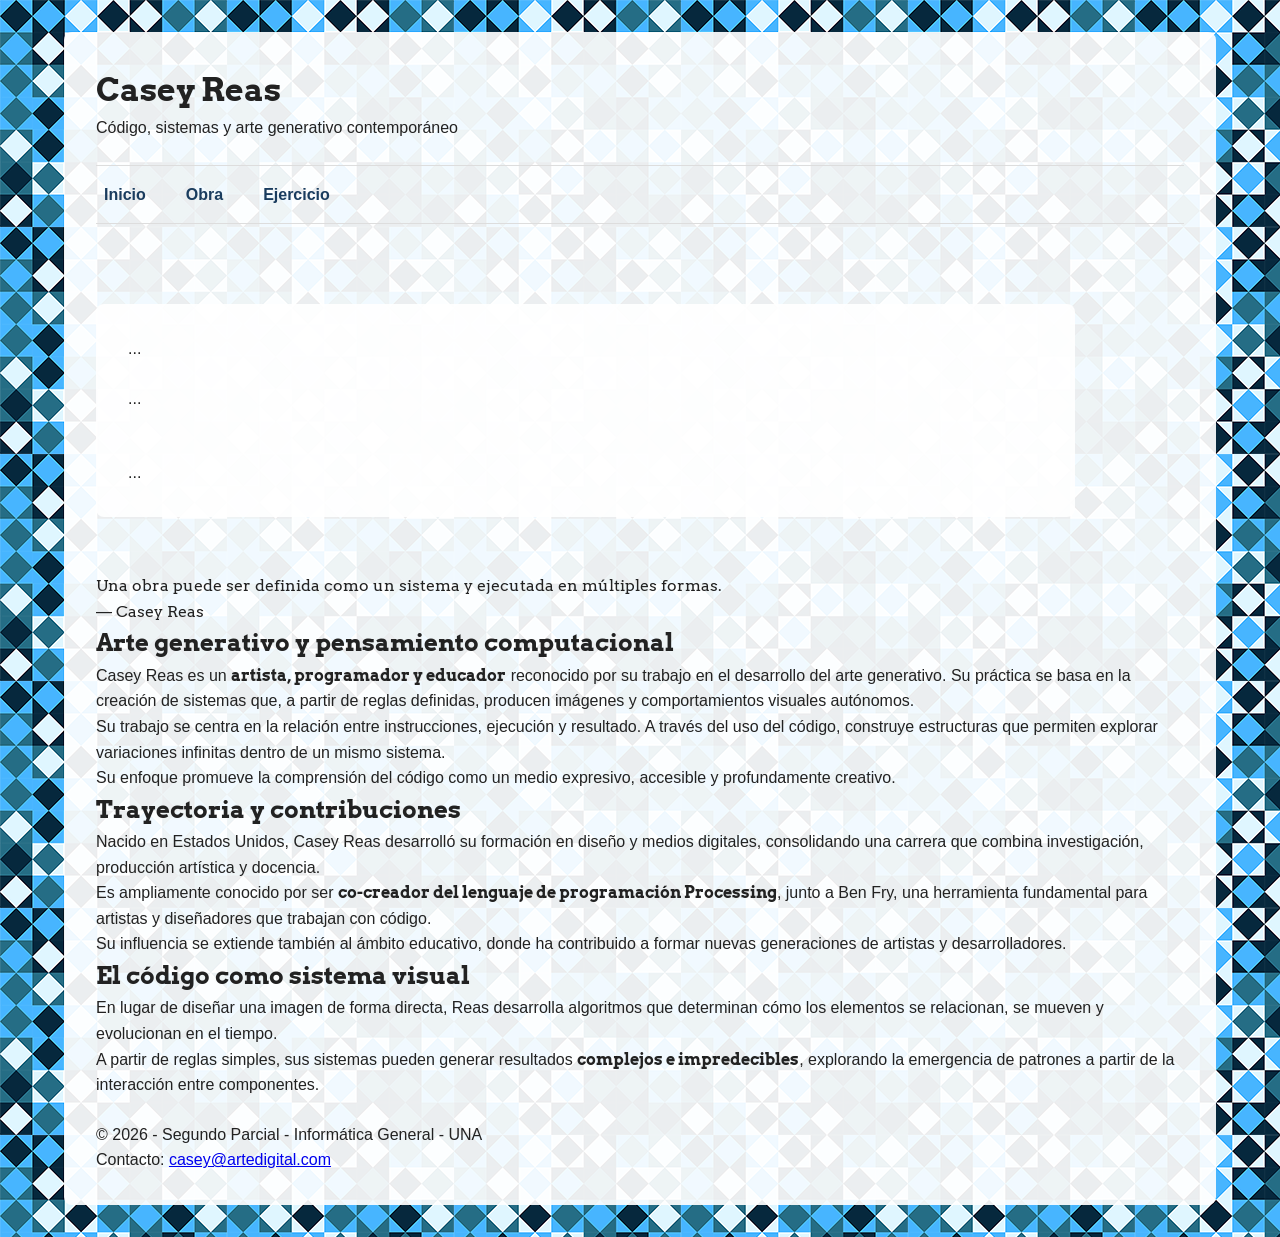
==== index.html @ 59d0b4b2 "Formando código base html y css" ====
<!DOCTYPE html>
<html lang="es">
<head>
  <meta charset="UTF-8">
  <title>Casey Reas - Inicio</title>
  <link rel="preconnect" href="https://fonts.googleapis.com">
  <link rel="preconnect" href="https://fonts.gstatic.com" crossorigin>
  <link href="https://fonts.googleapis.com/css2?family=Arvo:ital,wght@0,400;0,700;1,400;1,700&display=swap" rel="stylesheet">
  <link rel="stylesheet" href="css/estilos.css">
</head>
<body>
  <div class="contenedor">
  
    <header>
      <h1>Casey Reas</h1>
      <p>Código, sistemas y arte generativo contemporáneo</p>
    </header>

    <nav>
      <ul>
        <li><a href="index.html">Inicio</a></li>
        <li><a href="obra.html">Obra</a></li>
        <li><a href="ejercicio.html">Ejercicio</a></li>
      </ul>
    </nav>

    <div class="contenedor">
    <header>...</header>
    <nav>...</nav>
    <main>
      <!-- acá va el contenido específico de cada página -->
    </main>
    <footer>...</footer>
  </div>

    <main>
     <!-- Cita destacada del artista -->
  <blockquote>
    <p>Una obra puede ser definida como un sistema y ejecutada en múltiples formas.</p>
    &mdash; Casey Reas
  </blockquote>

  <!-- Layout de 3 columnas iguales -->
  <div class="columnas">

    <article class="columna">
      <h2>Arte generativo y pensamiento computacional</h2>
      <p>Casey Reas es un <strong>artista, programador y educador</strong> reconocido por su trabajo en el desarrollo del arte generativo. Su práctica se basa en la creación de sistemas que, a partir de reglas definidas, producen imágenes y comportamientos visuales autónomos.</p>
      <p>Su trabajo se centra en la relación entre instrucciones, ejecución y resultado. A través del uso del código, construye estructuras que permiten explorar variaciones infinitas dentro de un mismo sistema.</p>
      <p>Su enfoque promueve la comprensión del código como un medio expresivo, accesible y profundamente creativo.</p>
    </article>

    <article class="columna">
      <h2>Trayectoria y contribuciones</h2>
      <p>Nacido en Estados Unidos, Casey Reas desarrolló su formación en diseño y medios digitales, consolidando una carrera que combina investigación, producción artística y docencia.</p>
      <p>Es ampliamente conocido por ser <strong>co-creador del lenguaje de programación Processing</strong>, junto a Ben Fry, una herramienta fundamental para artistas y diseñadores que trabajan con código.</p>
      <p>Su influencia se extiende también al ámbito educativo, donde ha contribuido a formar nuevas generaciones de artistas y desarrolladores.</p>
    </article>

    <article class="columna">
      <h2>El código como sistema visual</h2>
      <p>En lugar de diseñar una imagen de forma directa, Reas desarrolla algoritmos que determinan cómo los elementos se relacionan, se mueven y evolucionan en el tiempo.</p>
      <p>A partir de reglas simples, sus sistemas pueden generar resultados <strong>complejos e impredecibles</strong>, explorando la emergencia de patrones a partir de la interacción entre componentes.</p>
    </article>

  </div>

    </main>

    <footer>
      <p>&copy; 2026 - Segundo Parcial - Informática General - UNA</p>
      <p>Contacto: <a href="mailto:casey@artedigital.com">casey@artedigital.com</a></p>
    </footer>

  </div>
</body>
</html>
---- css/estilos.css ----
/* ===== RESET BÁSICO ===== */
* {
  margin: 0;
  padding: 0;
  box-sizing: border-box;
}

/* ===== TIPOGRAFÍA BASE ===== */
body {
  font-family: Arial, Helvetica, sans-serif;
  font-size: 1rem;
  line-height: 1.6;
  color: #222222;
}

h1, h2, h3, strong, blockquote {
  font-family: 'Arvo', serif;
}

/* ===== FONDO Y CENTRADO GENERAL ===== */
body {
  display: flex;
  justify-content: center;
  background-image: url('../img/fondo.png');
  background-repeat: repeat;
  min-height: 100vh;
}

/* ===== CONTENEDOR PRINCIPAL ===== */
.contenedor {
  width: 90%;
  max-width: 75rem;
  display: flex;
  flex-direction: column;
  gap: 1.5rem;
  background-color: rgba(255, 255, 255, 0.92);
  margin: 2rem 0;
  padding: 2rem;
  border-radius: 0.5rem;
}

/* ===== LAYOUT 2 COLUMNAS (obra.html) ===== */
.columnas-2 {
  display: flex;
  flex-direction: row;
  flex-wrap: wrap;
  gap: 2rem;
  margin-bottom: 2rem;
}

.col-angosta {
  flex: 1 1 25%;
}

.col-ancha {
  flex: 2 1 65%;
}

/* ===== IMAGEN Y FIGURE ===== */
figure {
  margin-bottom: 1.5rem;
}

figure img {
  width: 100%;
  height: auto;
  border-radius: 0.25rem;
}

figcaption {
  font-size: 0.875rem;
  color: #555555;
  margin-top: 0.5rem;
  text-align: center;
}

/* ===== LISTA "OBRAS Y CONCEPTOS CLAVE" ===== */
.col-angosta ul {
  list-style-position: inside;
  padding-left: 0;
}

.col-angosta li {
  padding: 0.5rem 0;
  border-bottom: 1px solid #dddddd;
}

/* ===== NAV HORIZONTAL ===== */
nav ul {
  display: flex;
  flex-direction: row;
  list-style: none;
  gap: 1.5rem;
  padding: 1rem 0;
  border-top: 1px solid #dddddd;
  border-bottom: 1px solid #dddddd;
  margin-bottom: 1.5rem;
}

nav a {
  text-decoration: none;
  color: #1a3c5e;
  font-weight: bold;
  padding: 0.25rem 0.5rem;
  transition: color 0.2s ease;
}

nav a:hover {
  color: #4aa8e0;
}

nav a:visited {
  color: #1a3c5e; /* para que no se vea "gastado" en violeta al visitarlo */
}
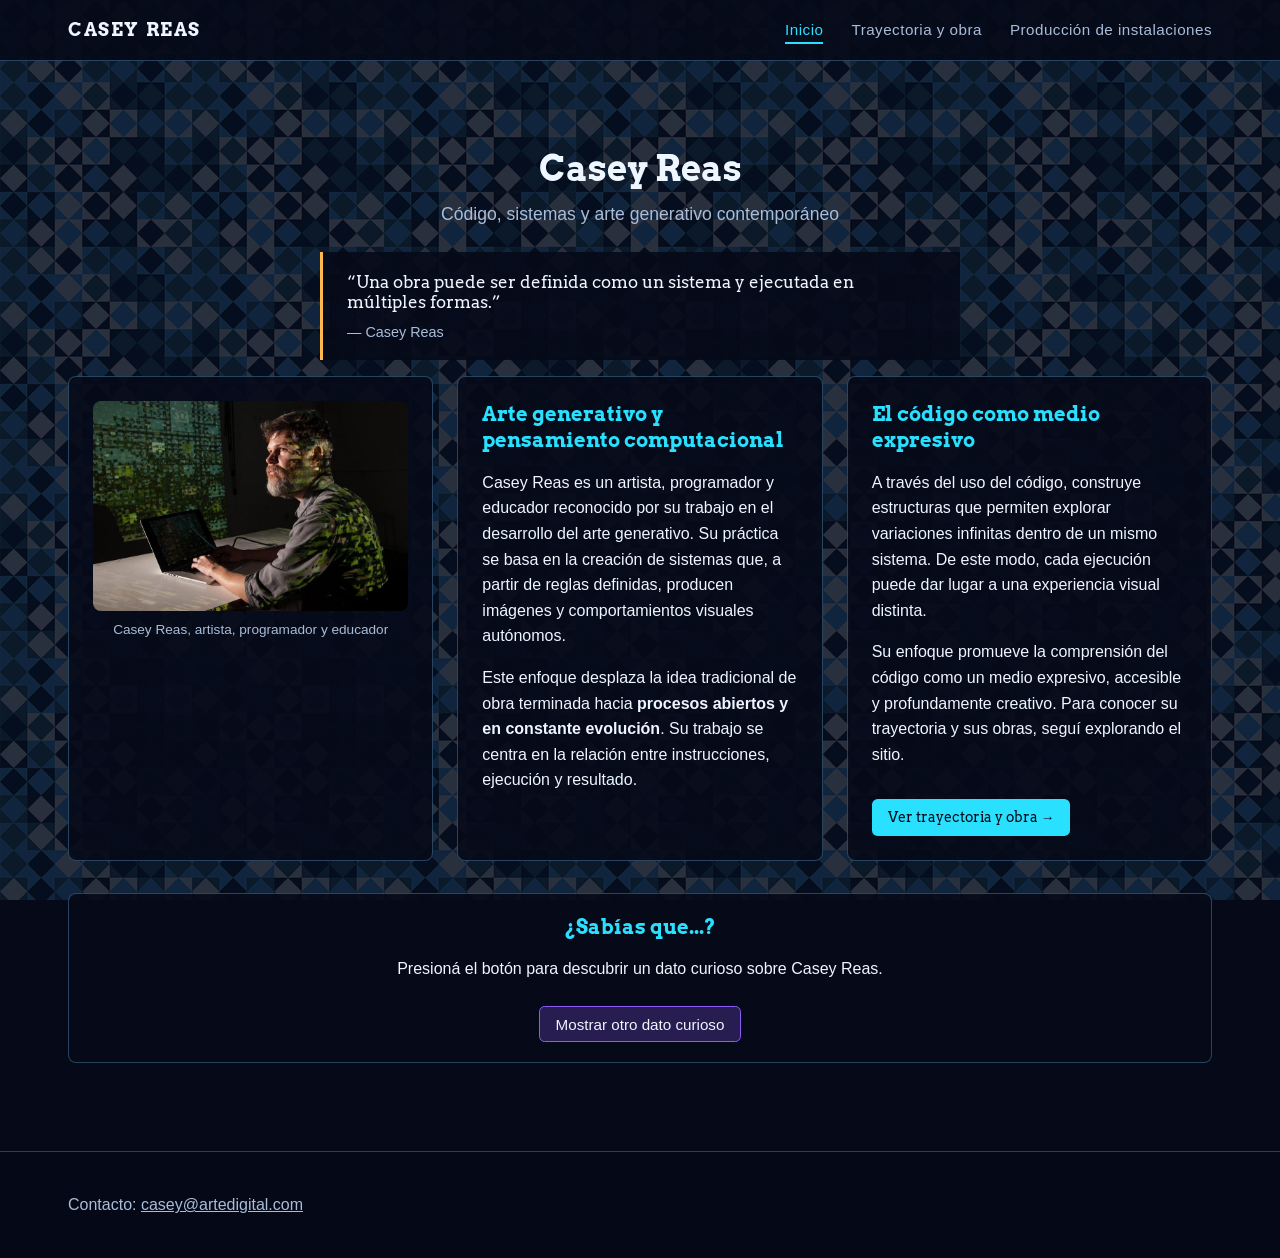
==== commit e9732ff2: "Archivo index.html completo" ====
--- a/index.html
+++ b/index.html
@@ -2,76 +2,79 @@
 <html lang="es">
 <head>
   <meta charset="UTF-8">
-  <title>Casey Reas - Inicio</title>
+  <title>Casey Reas | Inicio</title>
+  <meta name="description" content="Sitio dedicado a la obra de Casey Reas: código, sistemas y arte generativo contemporáneo.">
   <link rel="preconnect" href="https://fonts.googleapis.com">
-  <link rel="preconnect" href="https://fonts.gstatic.com" crossorigin>
-  <link href="https://fonts.googleapis.com/css2?family=Arvo:ital,wght@0,400;0,700;1,400;1,700&display=swap" rel="stylesheet">
+  <link href="https://fonts.googleapis.com/css2?family=Arvo:wght@400;700&display=swap" rel="stylesheet">
   <link rel="stylesheet" href="css/estilos.css">
 </head>
 <body>
-  <div class="contenedor">
-  
-    <header>
+
+  <header class="sitio-header">
+    <div class="contenedor cabecera-flex">
+      <p class="marca">CASEY REAS</p>
+      <nav class="menu-principal" aria-label="Navegación principal">
+        <ul>
+          <li><a href="index.html" class="activo">Inicio</a></li>
+          <li><a href="obra.html">Trayectoria y obra</a></li>
+          <li><a href="produccion.html">Producción de instalaciones</a></li>
+        </ul>
+      </nav>
+    </div>
+  </header>
+
+  <main class="contenedor">
+
+    <!-- Intro: presentación general del artista -->
+    <section class="intro">
       <h1>Casey Reas</h1>
-      <p>Código, sistemas y arte generativo contemporáneo</p>
-    </header>
+      <p class="subtitulo">Código, sistemas y arte generativo contemporáneo</p>
+      <blockquote class="cita-destacada">
+        “Una obra puede ser definida como un sistema y ejecutada en múltiples formas.”
+        <cite>— Casey Reas</cite>
+      </blockquote>
+    </section>
 
-    <nav>
-      <ul>
-        <li><a href="index.html">Inicio</a></li>
-        <li><a href="obra.html">Obra</a></li>
-        <li><a href="ejercicio.html">Ejercicio</a></li>
-      </ul>
-    </nav>
+    <!-- Layout de 3 columnas de igual ancho, requisito de la página de inicio -->
+    <section class="grid-3-columnas">
 
-    <div class="contenedor">
-    <header>...</header>
-    <nav>...</nav>
-    <main>
-      <!-- acá va el contenido específico de cada página -->
-    </main>
-    <footer>...</footer>
-  </div>
+      <article class="columna">
+        <div class="foto-inline">
+          <img src="img/reas.jpg" alt="Casey Reas trabajando frente a una laptop con proyecciones de código">
+          <p class="pie-foto">Casey Reas, artista, programador y educador</p>
+        </div>
+      </article>
 
-    <main>
-     <!-- Cita destacada del artista -->
-  <blockquote>
-    <p>Una obra puede ser definida como un sistema y ejecutada en múltiples formas.</p>
-    &mdash; Casey Reas
-  </blockquote>
+      <article class="columna">
+        <h2>Arte generativo y pensamiento computacional</h2>
+        <p>Casey Reas es un artista, programador y educador reconocido por su trabajo en el desarrollo del arte generativo. Su práctica se basa en la creación de sistemas que, a partir de reglas definidas, producen imágenes y comportamientos visuales autónomos.</p>
+        <p>Este enfoque desplaza la idea tradicional de obra terminada hacia <strong>procesos abiertos y en constante evolución</strong>. Su trabajo se centra en la relación entre instrucciones, ejecución y resultado.</p>
+      </article>
 
-  <!-- Layout de 3 columnas iguales -->
-  <div class="columnas">
+      <article class="columna">
+        <h2>El código como medio expresivo</h2>
+        <p>A través del uso del código, construye estructuras que permiten explorar variaciones infinitas dentro de un mismo sistema. De este modo, cada ejecución puede dar lugar a una experiencia visual distinta.</p>
+        <p>Su enfoque promueve la comprensión del código como un medio expresivo, accesible y profundamente creativo. Para conocer su trayectoria y sus obras, seguí explorando el sitio.</p>
+        <a class="enlace-boton" href="obra.html">Ver trayectoria y obra →</a>
+      </article>
 
-    <article class="columna">
-      <h2>Arte generativo y pensamiento computacional</h2>
-      <p>Casey Reas es un <strong>artista, programador y educador</strong> reconocido por su trabajo en el desarrollo del arte generativo. Su práctica se basa en la creación de sistemas que, a partir de reglas definidas, producen imágenes y comportamientos visuales autónomos.</p>
-      <p>Su trabajo se centra en la relación entre instrucciones, ejecución y resultado. A través del uso del código, construye estructuras que permiten explorar variaciones infinitas dentro de un mismo sistema.</p>
-      <p>Su enfoque promueve la comprensión del código como un medio expresivo, accesible y profundamente creativo.</p>
-    </article>
+    </section>
 
-    <article class="columna">
-      <h2>Trayectoria y contribuciones</h2>
-      <p>Nacido en Estados Unidos, Casey Reas desarrolló su formación en diseño y medios digitales, consolidando una carrera que combina investigación, producción artística y docencia.</p>
-      <p>Es ampliamente conocido por ser <strong>co-creador del lenguaje de programación Processing</strong>, junto a Ben Fry, una herramienta fundamental para artistas y diseñadores que trabajan con código.</p>
-      <p>Su influencia se extiende también al ámbito educativo, donde ha contribuido a formar nuevas generaciones de artistas y desarrolladores.</p>
-    </article>
+    <!-- Funcionalidad JS: dato curioso al azar (curiosidades.js) -->
+    <section class="panel-lateral panel-interactivo">
+      <h2>¿Sabías que...?</h2>
+      <p id="dato-curioso-texto">Presioná el botón para descubrir un dato curioso sobre Casey Reas.</p>
+      <button id="btn-dato-curioso" type="button">Mostrar otro dato curioso</button>
+    </section>
 
-    <article class="columna">
-      <h2>El código como sistema visual</h2>
-      <p>En lugar de diseñar una imagen de forma directa, Reas desarrolla algoritmos que determinan cómo los elementos se relacionan, se mueven y evolucionan en el tiempo.</p>
-      <p>A partir de reglas simples, sus sistemas pueden generar resultados <strong>complejos e impredecibles</strong>, explorando la emergencia de patrones a partir de la interacción entre componentes.</p>
-    </article>
+  </main>
 
-  </div>
+  <footer class="sitio-footer">
+    <div class="contenedor pie-flex">
+      <p>Contacto: <a href="mailto:casey@artedigital.com">casey@artedigital.com</a></p>
+    </div>
+  </footer>
 
-    </main>
-
-    <footer>
-      <p>&copy; 2026 - Segundo Parcial - Informática General - UNA</p>
-      <p>Contacto: <a href="mailto:casey@artedigital.com">casey@artedigital.com</a></p>
-    </footer>
-
-  </div>
+  <script src="js/curiosidades.js"></script>
 </body>
-</html>+</html>
--- a/css/estilos.css
+++ b/css/estilos.css
@@ -1,114 +1,526 @@
-/* ===== RESET BÁSICO ===== */
+/* =========================================================
+   Casey Reas — hoja de estilos compartida
+   Paleta inspirada en su estética de código y sistemas
+   generativos: fondo oscuro tipo terminal, cian y un acento
+   dorado/verde tomado de sus imágenes de glitch y pixel-art.
+   ========================================================= */
+
+/* ---------- Reset básico ---------- */
 * {
+  box-sizing: border-box;
+}
+
+body {
+  margin: 0;
+  font-family: Arial, Helvetica, sans-serif;
+  color: #eef6ff;
+  background-color: #060a18;
+  display: flex;
+  flex-direction: column;
+  align-items: center;
+  min-height: 100vh;
+  position: relative;
+}
+
+/* El patrón de fondo se muestra como una textura sutil y fija,
+   detrás de todo el contenido, para que siga siendo visible
+   (punto 16) sin afectar la legibilidad del texto. */
+body::before {
+  content: "";
+  position: fixed;
+  inset: 0;
+  background-image: url("../img/fondo.png");
+  background-repeat: repeat;
+  background-size: 12rem;
+  opacity: 0.16;
+  z-index: -1;
+}
+
+img {
+  max-width: 100%;
+  display: block;
+}
+
+a {
+  color: #29e0ff;
+}
+
+/* ---------- Contenedor centrado (flexbox) ---------- */
+.contenedor {
+  width: 100%;
+  max-width: 74rem;
+  padding: 1.5rem 1.25rem;
+  display: flex;
+  flex-direction: column;
+  align-items: stretch;
+}
+
+/* ---------- Encabezado ---------- */
+.sitio-header {
+  width: 100%;
+  background-color: rgba(6, 10, 24, 0.92);
+  border-bottom: 1px solid rgba(120, 200, 255, 0.3);
+  position: sticky;
+  top: 0;
+  z-index: 10;
+  display: flex;
+  justify-content: center;
+}
+
+.cabecera-flex {
+  flex-direction: row;
+  justify-content: space-between;
+  align-items: center;
+  padding-top: 1rem;
+  padding-bottom: 1rem;
+}
+
+.marca {
+  font-family: 'Arvo', serif;
+  font-weight: 700;
+  letter-spacing: 0.1rem;
+  font-size: 1.1rem;
+  margin: 0;
+}
+
+/* Menú de navegación horizontal, igual en las tres páginas */
+.menu-principal ul {
+  list-style: none;
+  display: flex;
+  flex-direction: row;
+  gap: 1.75rem;
   margin: 0;
   padding: 0;
-  box-sizing: border-box;
-}
-
-/* ===== TIPOGRAFÍA BASE ===== */
-body {
+}
+
+.menu-principal a {
+  text-decoration: none;
+  color: #a9bcd8;
+  font-size: 0.95rem;
+  letter-spacing: 0.03rem;
+  padding-bottom: 0.25rem;
+  border-bottom: 2px solid transparent;
+  transition: color 0.2s ease, border-color 0.2s ease;
+}
+
+.menu-principal a:hover,
+.menu-principal a.activo {
+  color: #29e0ff;
+  border-bottom-color: #29e0ff;
+}
+
+/* ---------- Tipografía general ---------- */
+h1, h2, h3 {
+  font-family: 'Arvo', serif;
+  line-height: 1.3;
+}
+
+h1 {
+  font-size: 2.2rem;
+  margin-bottom: 0.5rem;
+}
+
+h2 {
+  font-size: 1.25rem;
+  color: #29e0ff;
+  margin-top: 0;
+}
+
+h3 {
+  font-size: 1rem;
+}
+
+.subtitulo {
+  color: #a9bcd8;
+  font-size: 1.1rem;
+  margin-top: 0;
+  margin-bottom: 1.5rem;
+}
+
+p {
+  line-height: 1.6;
+  font-size: 1rem;
+}
+
+/* ---------- Intro (inicio) ---------- */
+.intro {
+  text-align: center;
+  padding: 2rem 0 1rem;
+}
+
+.cita-destacada {
+  font-family: 'Arvo', serif;
+  font-size: 1.05rem;
+  max-width: 40rem;
+  margin: 1.5rem auto 0;
+  padding: 1.25rem 1.5rem;
+  border-left: 3px solid #ffb84d;
+  background-color: rgba(6, 10, 24, 0.88);
+  text-align: left;
+}
+
+.cita-destacada cite {
+  display: block;
+  margin-top: 0.75rem;
+  font-family: Arial, Helvetica, sans-serif;
+  font-style: normal;
+  font-size: 0.9rem;
+  color: #a9bcd8;
+}
+
+
+/* ---------- Layout de 3 columnas iguales (Inicio) ---------- */
+.grid-3-columnas {
+  display: flex;
+  flex-direction: row;
+  flex-wrap: wrap;
+  gap: 1.5rem;
+  margin-bottom: 2rem;
+}
+
+.grid-3-columnas .columna {
+  flex: 1 1 0;
+  min-width: 16rem;
+  background-color: rgba(6, 10, 24, 0.88);
+  border: 1px solid rgba(120, 200, 255, 0.3);
+  border-radius: 0.5rem;
+  padding: 1.5rem;
+}
+
+.foto-inline img {
+  border-radius: 0.5rem;
+  margin-bottom: 0.5rem;
+}
+
+.pie-foto {
+  font-size: 0.85rem;
+  color: #a9bcd8;
+  text-align: center;
+  margin-top: 0.5rem;
+}
+
+.enlace-boton {
+  display: inline-block;
+  margin-top: 1rem;
+  text-decoration: none;
+  font-family: 'Arvo', serif;
+  font-size: 0.85rem;
+  color: #060a18;
+  background-color: #29e0ff;
+  padding: 0.6rem 1rem;
+  border-radius: 0.35rem;
+}
+
+/* ---------- Layout de 2 columnas de ancho diferente (Obra) ---------- */
+.grid-2-columnas {
+  display: flex;
+  flex-direction: row;
+  flex-wrap: wrap;
+  gap: 2rem;
+  align-items: flex-start;
+}
+
+.columna-principal {
+  flex: 2 1 28rem;
+}
+
+.columna-principal section {
+  background-color: rgba(6, 10, 24, 0.88);
+  border: 1px solid rgba(120, 200, 255, 0.3);
+  border-radius: 0.5rem;
+  padding: 1.5rem;
+  margin-bottom: 1.5rem;
+}
+
+.columna-lateral {
+  flex: 1 1 16rem;
+  display: flex;
+  flex-direction: column;
+  gap: 1.5rem;
+}
+
+.panel-lateral {
+  background-color: rgba(6, 10, 24, 0.88);
+  border: 1px solid rgba(120, 200, 255, 0.3);
+  border-radius: 0.5rem;
+  padding: 1.25rem;
+}
+
+.lista-obras {
+  margin: 0;
+  padding-left: 1.2rem;
+}
+
+.lista-obras li {
+  margin-bottom: 0.4rem;
+}
+
+/* ---------- Botones ---------- */
+button {
+  font-family: Arial, Helvetica, sans-serif;
+  font-size: 0.95rem;
+  color: #eef6ff;
+  background-color: rgba(139, 92, 246, 0.25);
+  border: 1px solid #8b5cf6;
+  border-radius: 0.35rem;
+  padding: 0.55rem 1rem;
+  cursor: pointer;
+  transition: background-color 0.2s ease, opacity 0.2s ease;
+}
+
+button:hover {
+  background-color: rgba(139, 92, 246, 0.45);
+}
+
+button:disabled {
+  opacity: 0.4;
+  cursor: not-allowed;
+}
+
+/* ---------- Dato curioso (Inicio) ---------- */
+.panel-interactivo {
+  text-align: center;
+  margin-bottom: 2rem;
+}
+
+.panel-interactivo button {
+  margin-top: 0.5rem;
+}
+
+/* ---------- Galería (Obra) ---------- */
+.controles-galeria {
+  display: flex;
+  flex-direction: row;
+  gap: 1rem;
+  margin-bottom: 1.5rem;
+}
+
+.galeria {
+  display: flex;
+  flex-direction: row;
+  flex-wrap: wrap;
+  gap: 1.5rem;
+  margin-bottom: 2rem;
+}
+
+.tarjeta-obra {
+  flex: 1 1 14rem;
+  max-width: 16rem;
+  background-color: rgba(6, 10, 24, 0.88);
+  border: 1px solid rgba(120, 200, 255, 0.3);
+  border-radius: 0.5rem;
+  overflow: hidden;
+  transition: max-width 0.3s ease, filter 0.3s ease;
+}
+
+.tarjeta-obra img {
+  width: 100%;
+  height: 11rem;
+  object-fit: cover;
+}
+
+.tarjeta-obra .info-obra {
+  padding: 0.9rem 1rem;
+}
+
+.tarjeta-obra h3 {
+  margin: 0 0 0.25rem;
+  color: #eef6ff;
+}
+
+.tarjeta-obra p {
+  margin: 0;
+  color: #a9bcd8;
+  font-size: 0.9rem;
+}
+
+/* ---------- Página de ejercicio ---------- */
+.instrucciones {
+  background-color: rgba(6, 10, 24, 0.88);
+  border: 1px solid rgba(120, 200, 255, 0.3);
+  border-radius: 0.5rem;
+  padding: 1.5rem;
+  margin-bottom: 1.5rem;
+}
+
+.paso-ejercicio {
+  background-color: rgba(6, 10, 24, 0.88);
+  border: 1px solid rgba(120, 200, 255, 0.3);
+  border-radius: 0.5rem;
+  padding: 1.5rem;
+  margin-bottom: 1.5rem;
+}
+
+.paso-ejercicio.oculto {
+  display: none;
+}
+
+.paso-ejercicio h2 {
+  display: flex;
+  align-items: center;
+  gap: 0.6rem;
+}
+
+.paso-ejercicio .numero-paso {
+  font-family: 'Arvo', serif;
+  background-color: #29e0ff;
+  color: #060a18;
+  border-radius: 999px;
+  width: 1.8rem;
+  height: 1.8rem;
+  display: flex;
+  align-items: center;
+  justify-content: center;
+  font-size: 0.9rem;
+}
+
+.campo-formulario {
+  display: flex;
+  flex-direction: column;
+  margin-bottom: 1rem;
+  max-width: 24rem;
+}
+
+.campo-formulario label {
+  font-size: 0.9rem;
+  color: #a9bcd8;
+  margin-bottom: 0.3rem;
+}
+
+.campo-formulario input {
   font-family: Arial, Helvetica, sans-serif;
   font-size: 1rem;
-  line-height: 1.6;
-  color: #222222;
-}
-
-h1, h2, h3, strong, blockquote {
-  font-family: 'Arvo', serif;
-}
-
-/* ===== FONDO Y CENTRADO GENERAL ===== */
-body {
+  padding: 0.5rem 0.6rem;
+  border-radius: 0.3rem;
+  border: 1px solid rgba(120, 200, 255, 0.3);
+  background-color: rgba(255, 255, 255, 0.06);
+  color: #eef6ff;
+}
+
+.campo-formulario input:disabled {
+  opacity: 0.5;
+}
+
+.mensaje-error {
+  color: #ffb84d;
+  font-size: 0.85rem;
+  min-height: 1.2rem;
+  margin: 0 0 0.75rem;
+}
+
+.contador-carga {
+  font-size: 0.9rem;
+  color: #a9bcd8;
+  margin-bottom: 0.75rem;
+}
+
+.lista-instalaciones {
+  list-style: none;
+  margin: 0 0 1rem;
+  padding: 0;
+}
+
+.lista-instalaciones li {
+  background-color: rgba(255, 255, 255, 0.05);
+  border: 1px solid rgba(120, 200, 255, 0.3);
+  border-radius: 0.3rem;
+  padding: 0.6rem 0.9rem;
+  margin-bottom: 0.5rem;
+  font-size: 0.9rem;
+}
+
+.panel-resultados {
+  display: flex;
+  flex-direction: column;
+  gap: 0.75rem;
+}
+
+.resultado-item {
+  background-color: rgba(41, 224, 255, 0.08);
+  border: 1px solid rgba(120, 200, 255, 0.3);
+  border-radius: 0.4rem;
+  padding: 1rem;
+}
+
+.resultado-item h3 {
+  color: #29e0ff;
+  margin: 0 0 0.4rem;
+}
+
+.resultado-item p {
+  margin: 0;
+}
+
+.intro-ejercicio {
+  background-color: rgba(6, 10, 24, 0.6); /* más sutil que .instrucciones, para diferenciarla visualmente */
+  border-left: 3px solid #29e0ff;
+  padding: 1.25rem 1.5rem;
+  margin-bottom: 1.5rem;
+  border-radius: 0.35rem;
+}
+
+.intro-ejercicio p {
+  margin: 0;
+}
+
+/* ---------- Pie de página ---------- */
+.sitio-footer {
+  width: 100%;
+  border-top: 1px solid rgba(120, 200, 255, 0.3);
+  background-color: rgba(6, 10, 24, 0.92);
+  margin-top: 2rem;
   display: flex;
   justify-content: center;
-  background-image: url('../img/fondo.png');
-  background-repeat: repeat;
-  min-height: 100vh;
-}
-
-/* ===== CONTENEDOR PRINCIPAL ===== */
-.contenedor {
-  width: 90%;
-  max-width: 75rem;
-  display: flex;
-  flex-direction: column;
-  gap: 1.5rem;
-  background-color: rgba(255, 255, 255, 0.92);
-  margin: 2rem 0;
-  padding: 2rem;
-  border-radius: 0.5rem;
-}
-
-/* ===== LAYOUT 2 COLUMNAS (obra.html) ===== */
-.columnas-2 {
-  display: flex;
+}
+
+.pie-flex {
   flex-direction: row;
   flex-wrap: wrap;
-  gap: 2rem;
-  margin-bottom: 2rem;
-}
-
-.col-angosta {
-  flex: 1 1 25%;
-}
-
-.col-ancha {
-  flex: 2 1 65%;
-}
-
-/* ===== IMAGEN Y FIGURE ===== */
-figure {
-  margin-bottom: 1.5rem;
-}
-
-figure img {
+  justify-content: space-between;
+  gap: 0.5rem;
+  font-size: 0.85rem;
+  color: #a9bcd8;
+}
+
+.pie-flex a {
+  color: #a9bcd8;
+}
+
+/* ---------- Video ---------- */
+
+.video-wrapper {
+  position: relative;
   width: 100%;
-  height: auto;
-  border-radius: 0.25rem;
-}
-
-figcaption {
-  font-size: 0.875rem;
-  color: #555555;
-  margin-top: 0.5rem;
-  text-align: center;
-}
-
-/* ===== LISTA "OBRAS Y CONCEPTOS CLAVE" ===== */
-.col-angosta ul {
-  list-style-position: inside;
-  padding-left: 0;
-}
-
-.col-angosta li {
-  padding: 0.5rem 0;
-  border-bottom: 1px solid #dddddd;
-}
-
-/* ===== NAV HORIZONTAL ===== */
-nav ul {
-  display: flex;
-  flex-direction: row;
-  list-style: none;
-  gap: 1.5rem;
-  padding: 1rem 0;
-  border-top: 1px solid #dddddd;
-  border-bottom: 1px solid #dddddd;
-  margin-bottom: 1.5rem;
-}
-
-nav a {
-  text-decoration: none;
-  color: #1a3c5e;
-  font-weight: bold;
-  padding: 0.25rem 0.5rem;
-  transition: color 0.2s ease;
-}
-
-nav a:hover {
-  color: #4aa8e0;
-}
-
-nav a:visited {
-  color: #1a3c5e; /* para que no se vea "gastado" en violeta al visitarlo */
+  padding-bottom: 56.25%; /* mantiene proporción 16:9 sin importar el ancho */
+  height: 0;
+  overflow: hidden;
+  border-radius: 0.4rem;
+  margin-top: 0.75rem;
+}
+
+.video-wrapper iframe {
+  position: absolute;
+  top: 0;
+  left: 0;
+  width: 100%;
+  height: 100%;
+  border: none;
+}
+
+
+/* ---------- Responsive ---------- */
+@media (max-width: 40rem) {
+  .cabecera-flex {
+    flex-direction: column;
+    gap: 0.75rem;
+  }
+
+  .menu-principal ul {
+    gap: 1rem;
+    flex-wrap: wrap;
+  }
+
+  h1 {
+    font-size: 1.7rem;
+  }
 }
